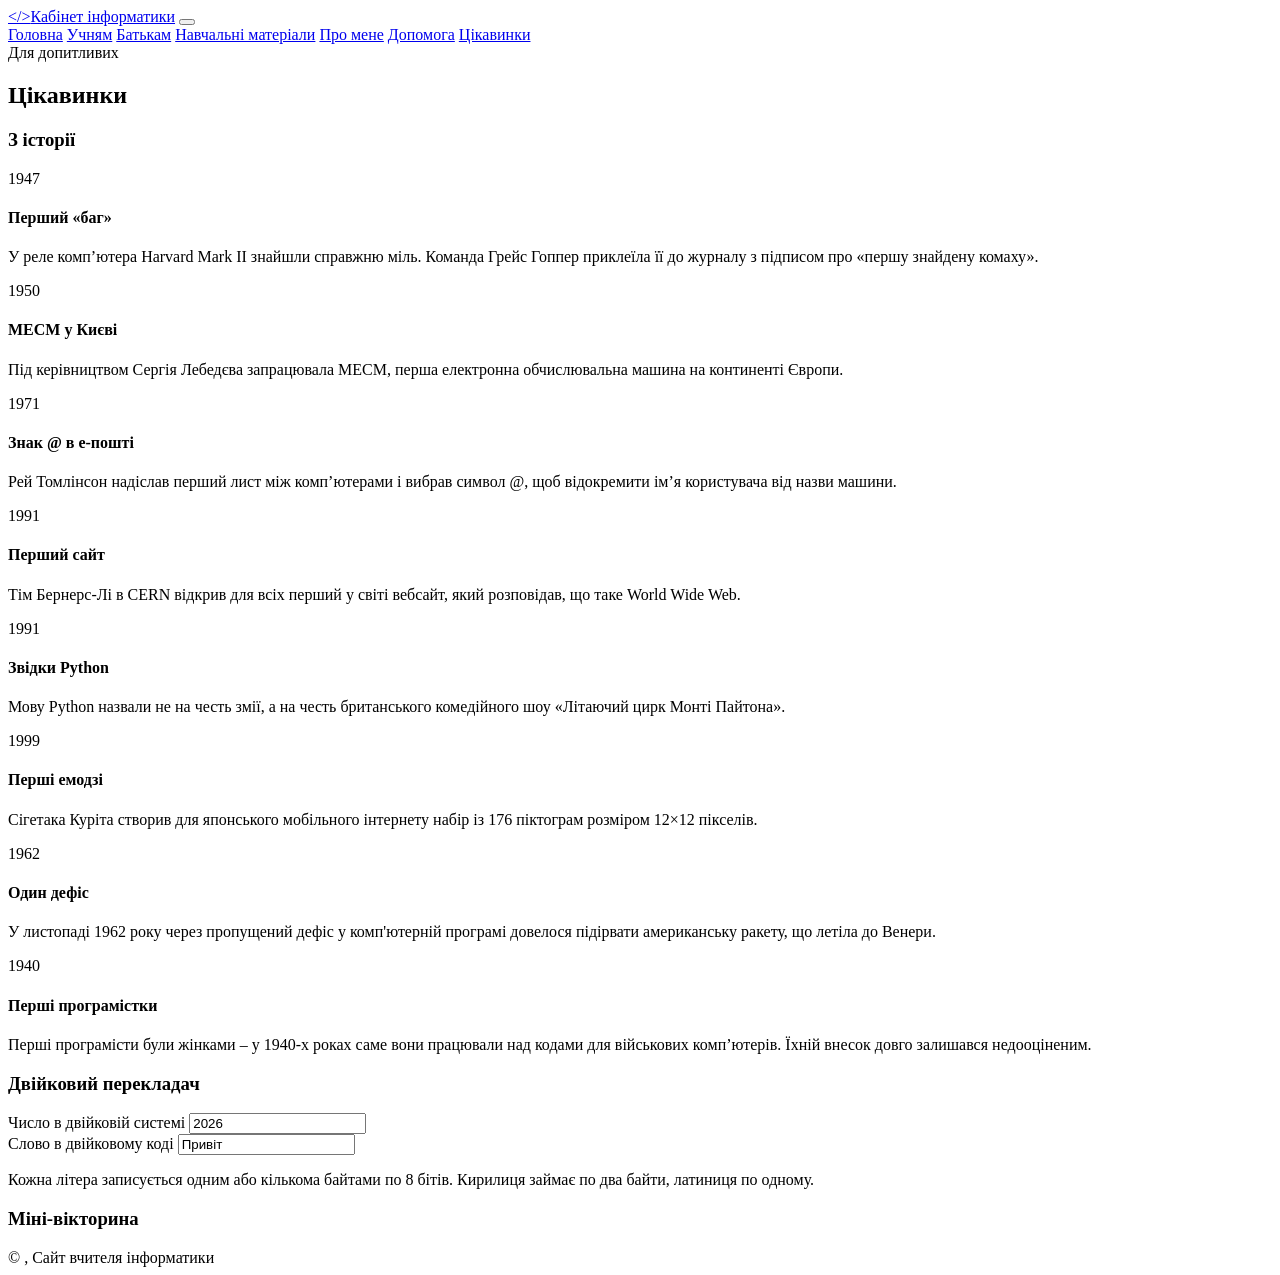
==== fun.html @ 13287d4b "Add site files" ====
<!doctype html>
<html lang="uk">
<head>
  <meta charset="utf-8">
  <meta name="viewport" content="width=device-width, initial-scale=1">
  <title>Цікавинки — Кабінет інформатики</title>
  <link rel="preconnect" href="https://fonts.googleapis.com">
  <link rel="preconnect" href="https://fonts.gstatic.com" crossorigin>
  <link rel="stylesheet" href="https://fonts.googleapis.com/css2?family=Unbounded:wght@500;600&family=Onest:wght@400;500;600&family=JetBrains+Mono:wght@400;500&display=swap">
  <link rel="stylesheet" href="style.css">
</head>
<body>
<header class="top">
  <div class="wrap bar">
    <a class="brand" href="index.html"><span class="mark" aria-hidden="true">&lt;/&gt;</span><span>Кабінет інформатики</span></a>
    <button class="theme" id="theme" type="button" aria-label="Змінити тему оформлення"></button>
    <nav class="tabs" id="tabs" aria-label="Розділи сайту">
      <a href="index.html">Головна</a>
      <a href="students.html">Учням</a>
      <a href="parents.html">Батькам</a>
      <a href="materials.html">Навчальні матеріали</a>
      <a href="about.html">Про мене</a>
      <a href="help.html">Допомога</a>
      <a href="fun.html" aria-current="page">Цікавинки</a>
    </nav>
  </div>
</header>

<main class="wrap">
  <section id="fun" class="page" aria-labelledby="h-fun">
    <div class="head">
      <span class="eyebrow">Для допитливих</span>
      <h2 id="h-fun">Цікавинки</h2>
    </div>

    <div class="block">
      <h3>З історії</h3>
      <div class="grid">
        <div class="card fact t-sage"><span class="yr">1947</span><h4>Перший «баг»</h4><p>У реле комп’ютера Harvard Mark II знайшли справжню міль. Команда Грейс Гоппер приклеїла її до журналу з підписом про «першу знайдену комаху».</p></div>
        <div class="card fact t-butter"><span class="yr">1950</span><h4>МЕСМ у Києві</h4><p>Під керівництвом Сергія Лебедєва запрацювала МЕСМ, перша електронна обчислювальна машина на континенті Європи.</p></div>
        <div class="card fact t-mint"><span class="yr">1971</span><h4>Знак @ в е-пошті</h4><p>Рей Томлінсон надіслав перший лист між комп’ютерами і вибрав символ @, щоб відокремити ім’я користувача від назви машини.</p></div>
        <div class="card fact t-butter"><span class="yr">1991</span><h4>Перший сайт</h4><p>Тім Бернерс-Лі в CERN відкрив для всіх перший у світі вебсайт, який розповідав, що таке World Wide Web.</p></div>
        <div class="card fact t-sage"><span class="yr">1991</span><h4>Звідки Python</h4><p>Мову Python назвали не на честь змії, а на честь британського комедійного шоу «Літаючий цирк Монті Пайтона».</p></div>
        <div class="card fact t-butter"><span class="yr">1999</span><h4>Перші емодзі</h4><p>Сігетака Куріта створив для японського мобільного інтернету набір із 176 піктограм розміром 12×12 пікселів.</p></div>
        <div class="card fact t-mint"><span class="yr">1962</span><h4>Один дефіс</h4><p>У листопаді 1962 року через пропущений дефіс у комп'ютерній програмі довелося підірвати американську ракету, що летіла до Венери.</p></div>
        <div class="card fact t-butter"><span class="yr">1940</span><h4>Перші програмістки</h4><p>Перші програмісти були жінками – у 1940-х роках саме вони працювали над кодами для військових комп’ютерів. Їхній внесок довго залишався недооціненим.</p></div>
      </div>
    </div>

    <div class="split">
      <div class="col block">
        <h3>Двійковий перекладач</h3>
        <div class="card tool-box">
          <label for="num">Число в двійковій системі</label>
          <input class="inp" id="num" type="text" inputmode="numeric" value="2026" autocomplete="off">
          <div class="out" id="numOut" aria-live="polite"></div>
          <label for="txt">Слово в двійковому коді</label>
          <input class="inp" id="txt" type="text" value="Привіт" autocomplete="off">
          <div class="out" id="txtOut" aria-live="polite"></div>
          <p class="note">Кожна літера записується одним або кількома байтами по 8 бітів. Кирилиця займає по два байти, латиниця по одному.</p>
        </div>
      </div>
      <div class="col block">
        <h3>Міні-вікторина</h3>
        <div class="quiz" id="quiz"></div>
        <p class="score" id="score" aria-live="polite"></p>
      </div>
    </div>
  </section>
</main>

<footer>
  <div class="wrap">
    <span>© <span id="year"></span> <span data-fill="name"></span>, <span data-fill="school"></span></span>
    <span>Сайт вчителя інформатики</span>
  </div>
</footer>

<script src="script.js"></script>
</body>
</html>
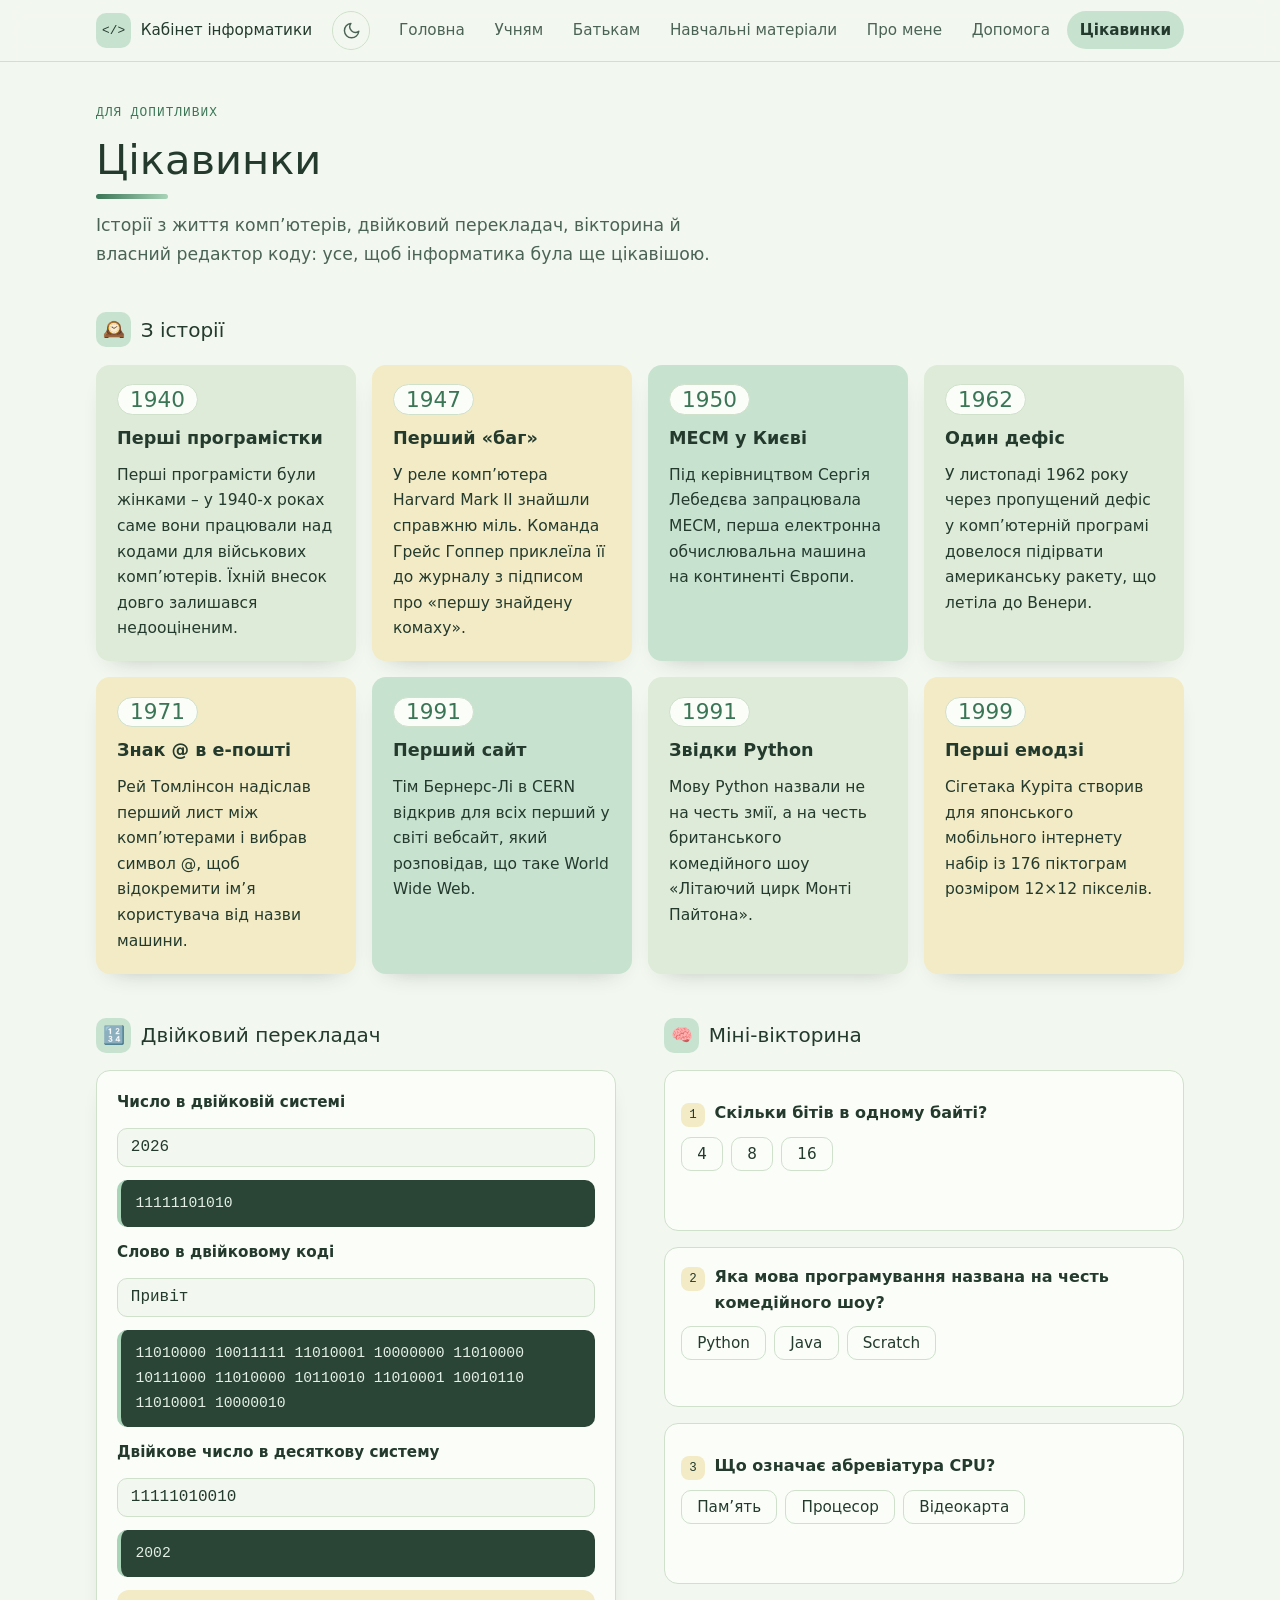
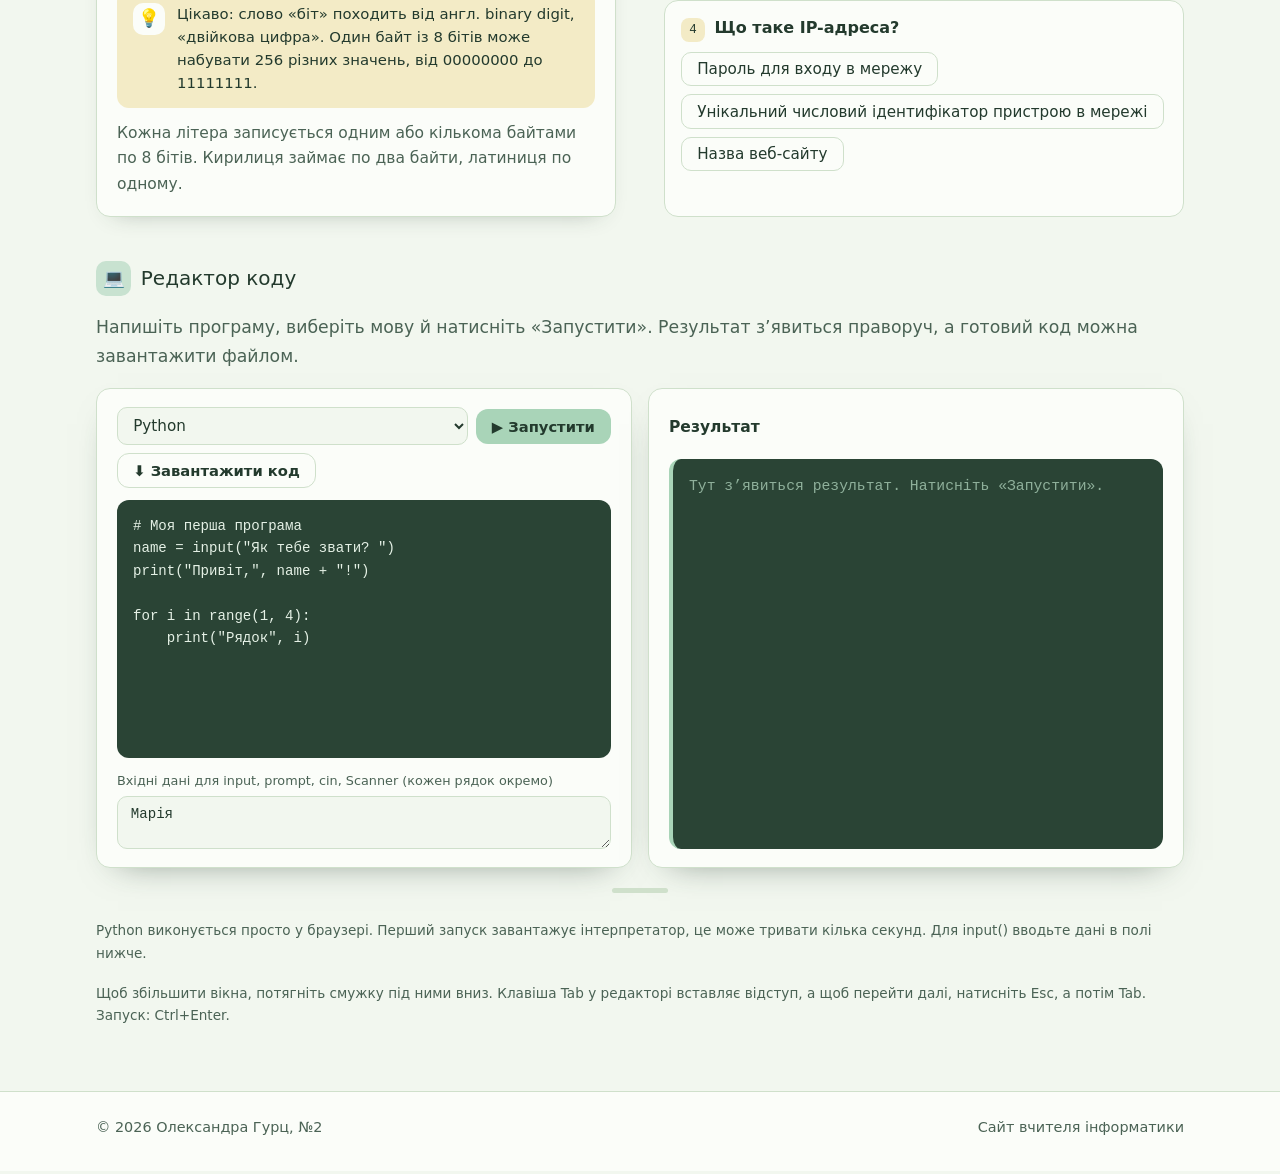
==== commit f04c2d6e: "Оновлено матеріали та сторінки" ====
--- a/fun.html
+++ b/fun.html
@@ -8,6 +8,30 @@
   <link rel="preconnect" href="https://fonts.gstatic.com" crossorigin>
   <link rel="stylesheet" href="https://fonts.googleapis.com/css2?family=Unbounded:wght@500;600&family=Onest:wght@400;500;600&family=JetBrains+Mono:wght@400;500&display=swap">
   <link rel="stylesheet" href="style.css">
+  <style>
+    /* Редактор коду: стилі лише для цієї сторінки, кольори беруться зі змінних теми */
+    .sr { position: absolute; width: 1px; height: 1px; overflow: hidden; clip: rect(0 0 0 0); white-space: nowrap; }
+    .play { display: grid; gap: 1rem; grid-template-columns: repeat(2, minmax(0, 1fr)); grid-auto-rows: var(--play-h, 30rem); }
+    .play-grip { height: 1.4rem; margin-top: -0.4rem; display: grid; place-items: center; cursor: ns-resize; touch-action: none; border-radius: 8px; }
+    .play-grip::before { content: ""; width: 3.5rem; height: 0.3rem; border-radius: 999px; background: var(--line); }
+    .play-grip:hover::before, .play-grip:focus-visible::before { background: var(--accent); }
+    @media (max-width: 800px) { .play { grid-template-columns: minmax(0, 1fr); } }
+    .play-pane { gap: 0.75rem; min-height: 0; }
+    .play-bar { display: flex; flex-wrap: wrap; align-items: center; gap: 0.5rem; min-height: 2.5rem; }
+    .play-bar .btn { padding: 0.5rem 0.95rem; font-size: 0.92rem; }
+    .play-title { font: 600 0.97rem var(--f-body); }
+    .play-status { margin-left: auto; font: 500 0.8rem var(--f-mono); color: var(--ink-2); }
+    .sel { flex: 1 1 9rem; min-width: 0; font: 500 0.95rem var(--f-body); color: var(--ink); background: var(--bg); border: 1px solid var(--line); border-radius: 10px; padding: 0.5rem 0.7rem; cursor: pointer; }
+    .editor { flex: 1 1 auto; width: 100%; min-height: 0; resize: none; font: 400 0.88rem/1.6 var(--f-mono); tab-size: 4; white-space: pre; overflow: auto; background: var(--code-bg); color: var(--code-ink); border: 0; border-radius: 12px; padding: 0.9rem 1rem; }
+    .play-in { display: flex; flex-direction: column; gap: 0.3rem; }
+    .play-in label { font-size: 0.8rem; color: var(--ink-2); }
+    .play-in .inp { resize: vertical; font-size: 0.88rem; }
+    .play-out { flex: 1 1 auto; margin: 0; min-height: 0; white-space: pre-wrap; overflow: auto; border-radius: 12px; padding: 0.9rem 1rem; }
+    .play-out .err { color: #F2A38F; }
+    .play-out .dim { color: var(--code-dim); }
+    .play-frame { flex: 1 1 auto; width: 100%; min-height: 0; border: 0; border-radius: 12px; background: #fff; }
+    .editor:focus-visible, .sel:focus-visible, .play-in .inp:focus-visible { outline: 3px solid var(--accent); outline-offset: 2px; }
+  </style>
 </head>
 <body>
 <header class="top">
@@ -31,25 +55,26 @@
     <div class="head">
       <span class="eyebrow">Для допитливих</span>
       <h2 id="h-fun">Цікавинки</h2>
+      <p class="lead">Історії з життя комп’ютерів, двійковий перекладач, вікторина й власний редактор коду: усе, щоб інформатика була ще цікавішою.</p>
     </div>
 
     <div class="block">
-      <h3>З історії</h3>
+      <h3><span class="ico" aria-hidden="true">🕰️</span>З історії</h3>
       <div class="grid">
-        <div class="card fact t-sage"><span class="yr">1947</span><h4>Перший «баг»</h4><p>У реле комп’ютера Harvard Mark II знайшли справжню міль. Команда Грейс Гоппер приклеїла її до журналу з підписом про «першу знайдену комаху».</p></div>
-        <div class="card fact t-butter"><span class="yr">1950</span><h4>МЕСМ у Києві</h4><p>Під керівництвом Сергія Лебедєва запрацювала МЕСМ, перша електронна обчислювальна машина на континенті Європи.</p></div>
-        <div class="card fact t-mint"><span class="yr">1971</span><h4>Знак @ в е-пошті</h4><p>Рей Томлінсон надіслав перший лист між комп’ютерами і вибрав символ @, щоб відокремити ім’я користувача від назви машини.</p></div>
-        <div class="card fact t-butter"><span class="yr">1991</span><h4>Перший сайт</h4><p>Тім Бернерс-Лі в CERN відкрив для всіх перший у світі вебсайт, який розповідав, що таке World Wide Web.</p></div>
+        <div class="card fact t-sage"><span class="yr">1940</span><h4>Перші програмістки</h4><p>Перші програмісти були жінками – у 1940-х роках саме вони працювали над кодами для військових комп’ютерів. Їхній внесок довго залишався недооціненим.</p></div>
+        <div class="card fact t-butter"><span class="yr">1947</span><h4>Перший «баг»</h4><p>У реле комп’ютера Harvard Mark II знайшли справжню міль. Команда Грейс Гоппер приклеїла її до журналу з підписом про «першу знайдену комаху».</p></div>
+        <div class="card fact t-mint"><span class="yr">1950</span><h4>МЕСМ у Києві</h4><p>Під керівництвом Сергія Лебедєва запрацювала МЕСМ, перша електронна обчислювальна машина на континенті Європи.</p></div>
+        <div class="card fact t-sage"><span class="yr">1962</span><h4>Один дефіс</h4><p>У листопаді 1962 року через пропущений дефіс у комп’ютерній програмі довелося підірвати американську ракету, що летіла до Венери.</p></div>
+        <div class="card fact t-butter"><span class="yr">1971</span><h4>Знак @ в е-пошті</h4><p>Рей Томлінсон надіслав перший лист між комп’ютерами і вибрав символ @, щоб відокремити ім’я користувача від назви машини.</p></div>
+        <div class="card fact t-mint"><span class="yr">1991</span><h4>Перший сайт</h4><p>Тім Бернерс-Лі в CERN відкрив для всіх перший у світі вебсайт, який розповідав, що таке World Wide Web.</p></div>
         <div class="card fact t-sage"><span class="yr">1991</span><h4>Звідки Python</h4><p>Мову Python назвали не на честь змії, а на честь британського комедійного шоу «Літаючий цирк Монті Пайтона».</p></div>
         <div class="card fact t-butter"><span class="yr">1999</span><h4>Перші емодзі</h4><p>Сігетака Куріта створив для японського мобільного інтернету набір із 176 піктограм розміром 12×12 пікселів.</p></div>
-        <div class="card fact t-mint"><span class="yr">1962</span><h4>Один дефіс</h4><p>У листопаді 1962 року через пропущений дефіс у комп'ютерній програмі довелося підірвати американську ракету, що летіла до Венери.</p></div>
-        <div class="card fact t-butter"><span class="yr">1940</span><h4>Перші програмістки</h4><p>Перші програмісти були жінками – у 1940-х роках саме вони працювали над кодами для військових комп’ютерів. Їхній внесок довго залишався недооціненим.</p></div>
       </div>
     </div>
 
     <div class="split">
       <div class="col block">
-        <h3>Двійковий перекладач</h3>
+        <h3><span class="ico" aria-hidden="true">🔢</span>Двійковий перекладач</h3>
         <div class="card tool-box">
           <label for="num">Число в двійковій системі</label>
           <input class="inp" id="num" type="text" inputmode="numeric" value="2026" autocomplete="off">
@@ -57,14 +82,50 @@
           <label for="txt">Слово в двійковому коді</label>
           <input class="inp" id="txt" type="text" value="Привіт" autocomplete="off">
           <div class="out" id="txtOut" aria-live="polite"></div>
+          <label for="bin">Двійкове число в десяткову систему</label>
+          <input class="inp" id="bin" type="text" inputmode="numeric" value="11111010010" autocomplete="off">
+          <div class="out" id="binOut" aria-live="polite"></div>
+          <div class="funfact"><span class="ico" aria-hidden="true">💡</span><span>Цікаво: слово «біт» походить від англ. binary digit, «двійкова цифра». Один байт із 8 бітів може набувати 256 різних значень, від 00000000 до 11111111.</span></div>
           <p class="note">Кожна літера записується одним або кількома байтами по 8 бітів. Кирилиця займає по два байти, латиниця по одному.</p>
         </div>
       </div>
       <div class="col block">
-        <h3>Міні-вікторина</h3>
+        <h3><span class="ico" aria-hidden="true">🧠</span>Міні-вікторина</h3>
         <div class="quiz" id="quiz"></div>
         <p class="score" id="score" aria-live="polite"></p>
       </div>
+    </div>
+
+    <div class="block" id="play">
+      <h3><span class="ico" aria-hidden="true">💻</span>Редактор коду</h3>
+      <p class="lead">Напишіть програму, виберіть мову й натисніть «Запустити». Результат з’явиться праворуч, а готовий код можна завантажити файлом.</p>
+      <div class="play" id="playBox">
+        <div class="card play-pane">
+          <div class="play-bar">
+            <label class="sr" for="lang">Мова програмування</label>
+            <select class="sel" id="lang"></select>
+            <button class="btn fill" id="run" type="button">▶ Запустити</button>
+            <button class="btn line" id="dl" type="button">⬇ Завантажити код</button>
+          </div>
+          <label class="sr" for="code">Код програми</label>
+          <textarea class="editor" id="code" spellcheck="false" autocomplete="off" autocapitalize="off" wrap="off"></textarea>
+          <div class="play-in" id="stdinBox">
+            <label for="stdin">Вхідні дані для input, prompt, cin, Scanner (кожен рядок окремо)</label>
+            <textarea class="inp" id="stdin" rows="2" spellcheck="false" autocomplete="off"></textarea>
+          </div>
+        </div>
+        <div class="card play-pane">
+          <div class="play-bar">
+            <span class="play-title">Результат</span>
+            <span class="play-status" id="status" aria-live="polite"></span>
+          </div>
+          <pre class="out play-out" id="result" aria-live="polite"></pre>
+          <iframe class="play-frame" id="preview" title="Результат: веб-сторінка" sandbox="allow-scripts" hidden></iframe>
+        </div>
+      </div>
+      <div class="play-grip" id="grip" role="separator" aria-orientation="horizontal" aria-label="Висота вікон: потягніть вниз або натискайте стрілки вгору й вниз" title="Потягніть вниз, щоб збільшити вікна" tabindex="0"></div>
+      <p class="note" id="playNote"></p>
+      <p class="note">Щоб збільшити вікна, потягніть смужку під ними вниз. Клавіша Tab у редакторі вставляє відступ, а щоб перейти далі, натисніть Esc, а потім Tab. Запуск: Ctrl+Enter.</p>
     </div>
   </section>
 </main>
@@ -77,5 +138,417 @@
 </footer>
 
 <script src="script.js"></script>
+<script>
+(function () {
+  const sel = document.getElementById('lang');
+  if (!sel) return;
+  const byId = id => document.getElementById(id);
+  const codeEl = byId('code'), stdinEl = byId('stdin'), stdinBox = byId('stdinBox');
+  const runBtn = byId('run'), dlBtn = byId('dl'), resEl = byId('result');
+  const frame = byId('preview'), statusEl = byId('status'), noteEl = byId('playNote');
+
+  /* Сервіс, який виконує Java, C++, C#, C, TypeScript, PHP і Go. Якщо матимете власний сервер Judge0, змініть адресу тут. */
+  const JUDGE0 = 'https://ce.judge0.com';
+
+  const NOTE_REMOTE = 'Цю мову виконує безкоштовний онлайн-сервіс Judge0, тому потрібен інтернет, а під час великого навантаження запуск може бути повільним. Кирилиця у виводі може відображатися некоректно.';
+
+  /* 10 мов: назва, ім’я файла для завантаження, спосіб запуску, стартовий код */
+  const LANGS = [
+    { id: 'py', name: 'Python', file: 'main.py', kind: 'py', stdin: 'Марія',
+      note: 'Python виконується просто у браузері. Перший запуск завантажує інтерпретатор, це може тривати кілька секунд. Для input() вводьте дані в полі нижче.',
+      code: `# Моя перша програма
+name = input("Як тебе звати? ")
+print("Привіт,", name + "!")
+
+for i in range(1, 4):
+    print("Рядок", i)
+` },
+    { id: 'js', name: 'JavaScript', file: 'script.js', kind: 'js', stdin: 'Марія',
+      note: 'JavaScript виконується просто у браузері. Для введення даних використовуйте prompt(), а виводити можна через console.log().',
+      code: `// Моя перша програма
+const name = prompt("Як тебе звати?");
+console.log("Привіт, " + name + "!");
+
+for (let i = 1; i <= 3; i++) {
+  console.log("Рядок " + i);
+}
+` },
+    { id: 'html', name: 'HTML + CSS', file: 'index.html', kind: 'html',
+      note: 'Сторінку видно праворуч одразу після натискання «Запустити». Стилі пишіть у тегу style, а скрипти в тегу script.',
+      code: `<!DOCTYPE html>
+<html lang="uk">
+<head>
+  <meta charset="utf-8">
+  <title>Моя сторінка</title>
+  <style>
+    body { font-family: sans-serif; background: #f2f7ef; text-align: center; padding: 2rem; }
+    h1 { color: #3a7556; }
+  </style>
+</head>
+<body>
+  <h1>Привіт, світе!</h1>
+  <p>Це моя перша веб-сторінка.</p>
+</body>
+</html>
+` },
+    { id: 'java', name: 'Java', file: 'Main.java', kind: 'remote', j0: 91,
+      note: NOTE_REMOTE + ' Головний клас має називатися Main.',
+      code: `public class Main {
+    public static void main(String[] args) {
+        System.out.println("Hello, world!");
+        int sum = 0;
+        for (int i = 1; i <= 5; i++) {
+            sum += i;
+        }
+        System.out.println("Sum 1..5 = " + sum);
+    }
+}
+` },
+    { id: 'cpp', name: 'C++', file: 'main.cpp', kind: 'remote', j0: 105, note: NOTE_REMOTE,
+      code: `#include <iostream>
+using namespace std;
+
+int main() {
+    cout << "Hello, world!" << endl;
+    int sum = 0;
+    for (int i = 1; i <= 5; i++) sum += i;
+    cout << "Sum 1..5 = " << sum << endl;
+    return 0;
+}
+` },
+    { id: 'cs', name: 'C#', file: 'Program.cs', kind: 'remote', j0: 51, note: NOTE_REMOTE,
+      code: `using System;
+
+class Program {
+    static void Main() {
+        Console.WriteLine("Hello, world!");
+        int sum = 0;
+        for (int i = 1; i <= 5; i++) sum += i;
+        Console.WriteLine("Sum 1..5 = " + sum);
+    }
+}
+` },
+    { id: 'c', name: 'C', file: 'main.c', kind: 'remote', j0: 103, note: NOTE_REMOTE,
+      code: `#include <stdio.h>
+
+int main() {
+    printf("Hello, world!\\n");
+    int sum = 0;
+    for (int i = 1; i <= 5; i++) sum += i;
+    printf("Sum 1..5 = %d\\n", sum);
+    return 0;
+}
+` },
+    { id: 'ts', name: 'TypeScript', file: 'script.ts', kind: 'remote', j0: 101, note: NOTE_REMOTE,
+      code: `function sum(n: number): number {
+  let s = 0;
+  for (let i = 1; i <= n; i++) s += i;
+  return s;
+}
+
+console.log("Hello, world!");
+console.log("Sum 1..5 = " + sum(5));
+` },
+    { id: 'php', name: 'PHP', file: 'index.php', kind: 'remote', j0: 98, note: NOTE_REMOTE,
+      code: `<?php
+echo "Hello, world!\\n";
+$sum = 0;
+for ($i = 1; $i <= 5; $i++) {
+    $sum += $i;
+}
+echo "Sum 1..5 = " . $sum . "\\n";
+` },
+    { id: 'go', name: 'Go', file: 'main.go', kind: 'remote', j0: 107, note: NOTE_REMOTE,
+      code: `package main
+
+import "fmt"
+
+func main() {
+    fmt.Println("Hello, world!")
+    sum := 0
+    for i := 1; i <= 5; i++ {
+        sum += i
+    }
+    fmt.Println("Sum 1..5 =", sum)
+}
+` }
+  ];
+
+  /* Фонові потоки: JavaScript і Python запускаються окремо, щоб нескінченний цикл не «підвісив» сторінку */
+  function jsWorkerMain() {
+    const st = self.setTimeout, ct = self.clearTimeout;
+    const act = new Set();
+    let lines = [], pos = 0;
+    const send = (kind, text) => self.postMessage({ t: 'out', kind: kind, text: text });
+    const fmt = args => args.map(v => {
+      if (typeof v === 'string') return v;
+      if (v instanceof Error) return v.name + ': ' + v.message;
+      try { return typeof v === 'object' && v !== null ? JSON.stringify(v) : String(v); } catch (_) { return String(v); }
+    }).join(' ');
+    const report = err => send('e', (err && err.name ? err.name + ': ' : '') + (err && err.message ? err.message : String(err)) + '\n');
+    const check = () => st(() => { if (act.size === 0) self.postMessage({ t: 'done' }); }, 0);
+    self.console = {
+      log: (...a) => send('o', fmt(a) + '\n'), info: (...a) => send('o', fmt(a) + '\n'), debug: (...a) => send('o', fmt(a) + '\n'),
+      warn: (...a) => send('e', fmt(a) + '\n'), error: (...a) => send('e', fmt(a) + '\n')
+    };
+    self.prompt = () => (pos < lines.length ? lines[pos++] : null);
+    self.alert = m => send('o', String(m) + '\n');
+    self.setTimeout = (fn, ms, ...args) => {
+      const id = st(() => { act.delete(id); try { if (typeof fn === 'function') fn(...args); } catch (err) { report(err); } check(); }, ms);
+      act.add(id);
+      return id;
+    };
+    self.clearTimeout = id => { act.delete(id); ct(id); };
+    self.onunhandledrejection = ev => { report(ev.reason); };
+    self.onmessage = e => {
+      lines = String(e.data.input || '').split(/\r?\n/);
+      if (lines.length && lines[lines.length - 1] === '') lines.pop();
+      pos = 0;
+      try { (0, eval)(e.data.code); } catch (err) { report(err); }
+      check();
+    };
+  }
+
+  function pyWorkerMain() {
+    let py = null;
+    const send = (kind, text) => self.postMessage({ t: 'out', kind: kind, text: text });
+    self.onmessage = async e => {
+      const lines = String(e.data.input || '').split(/\r?\n/);
+      if (lines.length && lines[lines.length - 1] === '') lines.pop();
+      let pos = 0;
+      try {
+        if (!py) {
+          self.postMessage({ t: 'status', text: 'Завантажую Python…' });
+          importScripts('https://cdn.jsdelivr.net/pyodide/v0.26.4/full/pyodide.js');
+          py = await loadPyodide();
+        }
+        py.setStdin({ stdin: () => (pos < lines.length ? lines[pos++] : undefined) });
+        py.setStdout({ batched: s => send('o', s + '\n') });
+        py.setStderr({ batched: s => send('e', s + '\n') });
+        self.postMessage({ t: 'started' });
+        const g = py.runPython("{'__name__': '__main__'}");
+        try { await py.runPythonAsync(e.data.code, { globals: g }); } finally { g.destroy(); }
+      } catch (err) {
+        let m = String(err && err.message ? err.message : err);
+        if (!py) {
+          m = 'Не вдалося завантажити Python. Потрібне підключення до інтернету.';
+        } else {
+          m = m.replace(/^PythonError: /, '');
+          const k = m.search(/\n *File "<exec>"/);
+          if (k >= 0) m = 'Traceback (most recent call last):' + m.slice(k);
+        }
+        send('e', m.trim() + '\n');
+      }
+      self.postMessage({ t: 'done' });
+    };
+  }
+
+  const workerSrc = fn => '(' + fn.toString() + ')()';
+  let pyWorker = null;
+  let busy = false, hadErr = false;
+  const state = {};
+  LANGS.forEach(l => { state[l.id] = { code: l.code, stdin: l.stdin || '' }; });
+  let curId = LANGS[0].id;
+  const cur = () => LANGS.find(l => l.id === curId);
+  sel.innerHTML = LANGS.map(l => '<option value="' + l.id + '">' + l.name + '</option>').join('');
+
+  function print(text, cls) {
+    const s = document.createElement('span');
+    if (cls) s.className = cls;
+    if (cls === 'err') hadErr = true;
+    s.textContent = text;
+    resEl.append(s);
+    resEl.scrollTop = resEl.scrollHeight;
+  }
+  function resetOutput() {
+    hadErr = false;
+    resEl.textContent = '';
+    print('Тут з’явиться результат. Натисніть «Запустити».', 'dim');
+    hadErr = false;
+    frame.hidden = true;
+    frame.removeAttribute('srcdoc');
+    resEl.hidden = false;
+    statusEl.textContent = '';
+  }
+  function save() { state[curId] = { code: codeEl.value, stdin: stdinEl.value }; }
+  function load() {
+    const l = cur();
+    codeEl.value = state[l.id].code;
+    stdinEl.value = state[l.id].stdin;
+    stdinBox.hidden = l.kind === 'html';
+    noteEl.textContent = l.note;
+    resetOutput();
+  }
+
+  /* Запуск JavaScript або Python у фоновому потоці */
+  function runLocal(kind, src, input) {
+    return new Promise(resolve => {
+      let w = kind === 'py' ? pyWorker : null;
+      if (!w) {
+        w = new Worker(URL.createObjectURL(new Blob([workerSrc(kind === 'py' ? pyWorkerMain : jsWorkerMain)], { type: 'text/javascript' })));
+        if (kind === 'py') pyWorker = w;
+      }
+      let timer = null, finished = false;
+      const finish = msg => {
+        if (finished) return;
+        finished = true;
+        clearTimeout(timer);
+        w.onmessage = null;
+        w.onerror = null;
+        if (msg) print(msg, 'err');
+        if (kind !== 'py' || msg) {
+          w.terminate();
+          if (kind === 'py') pyWorker = null;
+        }
+        resolve();
+      };
+      const arm = ms => {
+        clearTimeout(timer);
+        timer = setTimeout(() => finish('\nЧас виконання вийшов (' + ms / 1000 + ' с). Перевірте, чи немає нескінченного циклу.\n'), ms);
+      };
+      w.onmessage = e => {
+        const d = e.data;
+        if (d.t === 'out') print(d.text, d.kind === 'e' ? 'err' : '');
+        else if (d.t === 'status') statusEl.textContent = d.text;
+        else if (d.t === 'started') { statusEl.textContent = 'Виконується…'; arm(10000); }
+        else if (d.t === 'done') finish();
+      };
+      w.onerror = ev => finish('Помилка: ' + (ev.message || 'не вдалося запустити код') + '\n');
+      if (kind === 'js') arm(5000);
+      w.postMessage({ code: src, input: input });
+    });
+  }
+
+  /* Запуск мов, яких браузер сам не виконує, через онлайн-сервіс Judge0 */
+  const b64e = s => { let bin = ''; new TextEncoder().encode(s).forEach(c => { bin += String.fromCharCode(c); }); return btoa(bin); };
+  const b64d = s => (s ? new TextDecoder().decode(Uint8Array.from(atob(String(s).replace(/\s/g, '')), c => c.charCodeAt(0))) : '');
+  const sleep = ms => new Promise(r => setTimeout(r, ms));
+  const STATUS = { 3: 'Готово', 5: 'Перевищено ліміт часу', 6: 'Помилка компіляції', 13: 'Збій сервісу', 14: 'Помилка запуску' };
+
+  async function runRemote(lang, src, input) {
+    const base = JUDGE0 + '/submissions';
+    const r = await fetch(base + '?base64_encoded=true&wait=false', {
+      method: 'POST',
+      headers: { 'Content-Type': 'application/json' },
+      body: JSON.stringify({ source_code: b64e(src), language_id: lang.j0, stdin: b64e(input || '') })
+    });
+    if (r.status === 429) throw new Error('Сервіс запуску зараз перевантажений. Спробуйте ще раз за хвилину.');
+    if (!r.ok) throw new Error('Сервіс запуску відповів помилкою (' + r.status + '). Спробуйте пізніше.');
+    const token = (await r.json()).token;
+    let d = null;
+    for (let i = 0; i < 25; i++) {
+      await sleep(i < 3 ? 700 : 1200);
+      const g = await fetch(base + '/' + token + '?base64_encoded=true&fields=stdout,stderr,compile_output,message,status,time');
+      if (!g.ok) throw new Error('Не вдалося отримати результат (' + g.status + ').');
+      d = await g.json();
+      if (d.status && d.status.id > 2) break;
+      d = null;
+    }
+    if (!d) throw new Error('Сервіс запуску не встиг відповісти. Спробуйте ще раз.');
+    const out = b64d(d.stdout), err = b64d(d.stderr), comp = b64d(d.compile_output), msg = b64d(d.message);
+    if (comp) print(comp.endsWith('\n') ? comp : comp + '\n', 'err');
+    if (out) print(out);
+    if (err) print(err.endsWith('\n') ? err : err + '\n', 'err');
+    if (msg) print(msg + '\n', 'err');
+    const id = d.status.id;
+    const label = STATUS[id] || (id >= 7 && id <= 12 ? 'Помилка виконання' : d.status.description);
+    if (id !== 3) hadErr = true;
+    return label + (d.time ? ' · ' + d.time + ' с' : '');
+  }
+
+  async function run() {
+    if (busy) return;
+    busy = true;
+    runBtn.disabled = true;
+    sel.disabled = true;
+    save();
+    const l = cur();
+    resEl.textContent = '';
+    hadErr = false;
+    try {
+      if (l.kind === 'html') {
+        resEl.hidden = true;
+        frame.hidden = false;
+        frame.srcdoc = codeEl.value;
+        statusEl.textContent = 'Готово';
+      } else {
+        frame.hidden = true;
+        resEl.hidden = false;
+        statusEl.textContent = 'Виконується…';
+        const label = l.kind === 'remote' ? await runRemote(l, codeEl.value, stdinEl.value) : await runLocal(l.kind, codeEl.value, stdinEl.value);
+        if (!resEl.textContent) print('(програма нічого не вивела)', 'dim');
+        statusEl.textContent = label || (hadErr ? 'Завершено з помилкою' : 'Готово');
+      }
+    } catch (e) {
+      const net = e instanceof TypeError;
+      print(net ? 'Не вдалося зв’язатися із сервісом запуску коду. Перевірте інтернет і спробуйте ще раз.\n' : (e.message || String(e)) + '\n', 'err');
+      statusEl.textContent = 'Помилка';
+    }
+    busy = false;
+    runBtn.disabled = false;
+    sel.disabled = false;
+  }
+
+  /* Завантаження коду файлом */
+  function download() {
+    const l = cur();
+    let name = l.file;
+    if (l.id === 'java') {
+      const m = /public\s+(?:final\s+)?class\s+(\w+)/.exec(codeEl.value);
+      if (m) name = m[1] + '.java';
+    }
+    const url = URL.createObjectURL(new Blob([codeEl.value], { type: 'text/plain;charset=utf-8' }));
+    const a = document.createElement('a');
+    a.href = url;
+    a.download = name;
+    document.body.append(a);
+    a.click();
+    a.remove();
+    setTimeout(() => URL.revokeObjectURL(url), 1000);
+  }
+
+  /* Tab вставляє відступ, Esc + Tab виходить із поля, Ctrl+Enter запускає */
+  let escaped = false;
+  codeEl.addEventListener('keydown', e => {
+    if (e.key === 'Escape') { escaped = true; return; }
+    if (e.key === 'Tab' && !e.shiftKey && !escaped) {
+      e.preventDefault();
+      codeEl.setRangeText('    ', codeEl.selectionStart, codeEl.selectionEnd, 'end');
+    } else if (e.key !== 'Tab') {
+      escaped = false;
+    }
+    if (e.key === 'Enter' && (e.ctrlKey || e.metaKey)) { e.preventDefault(); run(); }
+  });
+  codeEl.addEventListener('blur', () => { escaped = false; });
+
+  /* Зміна висоти обох вікон: тягнемо смужку під ними або тиснемо стрілки */
+  const grip = byId('grip'), box = byId('playBox');
+  if (grip && box) {
+    let dragging = false, startY = 0, startH = 0;
+    const setH = px => box.style.setProperty('--play-h', Math.max(256, Math.min(px, 2400)) + 'px');
+    const curH = () => box.firstElementChild.getBoundingClientRect().height;
+    grip.addEventListener('pointerdown', e => {
+      dragging = true;
+      startY = e.clientY;
+      startH = curH();
+      grip.setPointerCapture(e.pointerId);
+      e.preventDefault();
+    });
+    grip.addEventListener('pointermove', e => { if (dragging) setH(startH + e.clientY - startY); });
+    const stop = () => { dragging = false; };
+    grip.addEventListener('pointerup', stop);
+    grip.addEventListener('pointercancel', stop);
+    grip.addEventListener('keydown', e => {
+      if (e.key === 'ArrowDown') { e.preventDefault(); setH(curH() + 40); }
+      if (e.key === 'ArrowUp') { e.preventDefault(); setH(curH() - 40); }
+    });
+  }
+
+  sel.addEventListener('change', () => { save(); curId = sel.value; load(); });
+  runBtn.addEventListener('click', run);
+  dlBtn.addEventListener('click', download);
+  load();
+})();
+</script>
 </body>
 </html>
--- a/style.css
+++ b/style.css
@@ -0,0 +1,323 @@
+:root {
+  --bg: #F2F7EF;
+  --surface: #FBFDF9;
+  --sage: #DDEBD8;
+  --mint: #C8E2D0;
+  --butter: #F3EBC6;
+  --ink: #233A2D;
+  --ink-2: #4B6355;
+  --line: #CFE0CB;
+  --accent: #3A7556;
+  --accent-fill: #A9D4B8;
+  --code-bg: #2A4435;
+  --code-ink: #E4F0E5;
+  --code-dim: #8FB09B;
+  --code-str: #F3EBC6;
+  --code-kw: #A9D4B8;
+  --ok: #3A7556;
+  --bad: #A5543F;
+  --f-display: 'Unbounded', 'Onest', system-ui, sans-serif;
+  --f-body: 'Onest', system-ui, -apple-system, 'Segoe UI', sans-serif;
+  --f-mono: 'JetBrains Mono', ui-monospace, 'SF Mono', Menlo, monospace;
+}
+
+@media (prefers-color-scheme: dark) {
+  :root:not([data-theme="light"]) {
+    --bg: #16231B; --surface: #1E2E24; --sage: #27392D; --mint: #2F4A3A; --butter: #3A3A24;
+    --ink: #E4F0E5; --ink-2: #A7BFAE; --line: #2F4437; --accent: #8FD0A8; --accent-fill: #3E6B52;
+    --code-bg: #0F1913; --code-ink: #E4F0E5; --code-dim: #7E9A88; --ok: #8FD0A8; --bad: #E19B85;
+    color-scheme: dark;
+  }
+}
+
+:root[data-theme="dark"] {
+  --bg: #16231B; --surface: #1E2E24; --sage: #27392D; --mint: #2F4A3A; --butter: #3A3A24;
+  --ink: #E4F0E5; --ink-2: #A7BFAE; --line: #2F4437; --accent: #8FD0A8; --accent-fill: #3E6B52;
+  --code-bg: #0F1913; --code-ink: #E4F0E5; --code-dim: #7E9A88; --ok: #8FD0A8; --bad: #E19B85;
+  color-scheme: dark;
+}
+
+* { box-sizing: border-box; }
+body { margin: 0; background: var(--bg); color: var(--ink); font: 400 16px/1.65 var(--f-body); }
+img { max-width: 100%; }
+[hidden] { display: none !important; }
+
+h1, h2, h3 { font-family: var(--f-display); font-weight: 500; line-height: 1.2; margin: 0; text-wrap: balance; }
+p { margin: 0; }
+a { color: var(--accent); }
+a:focus-visible, button:focus-visible, summary:focus-visible, input:focus-visible {
+  outline: 3px solid var(--accent); outline-offset: 2px; border-radius: 8px;
+}
+.wrap { width: 100%; max-width: 1120px; margin-inline: auto; padding-inline: 16px; }
+.mono { font-family: var(--f-mono); }
+
+/* Шапка */
+.top { position: sticky; top: env(safe-area-inset-top, 0px); z-index: 10; background: var(--bg); border-bottom: 1px solid var(--line); }
+.bar { display: grid; grid-template-columns: auto minmax(0, 1fr) auto; align-items: center; gap: 0.75rem 1.25rem; padding-block: 0.7rem; }
+.brand { display: flex; align-items: center; gap: 0.6rem; text-decoration: none; color: var(--ink); font-family: var(--f-display); font-weight: 500; font-size: 0.95rem; white-space: nowrap; }
+.mark { display: grid; place-items: center; width: 2.2rem; height: 2.2rem; border-radius: 10px; background: var(--mint); font-family: var(--f-mono); font-size: 0.8rem; font-weight: 500; color: var(--ink); }
+.tabs { display: flex; gap: 0.25rem; overflow-x: auto; scrollbar-width: none; min-width: 0; }
+.tabs::-webkit-scrollbar { display: none; }
+.tabs a { white-space: nowrap; text-decoration: none; color: var(--ink-2); padding: 0.4rem 0.8rem; border-radius: 999px; font-size: 0.95rem; font-weight: 500; }
+.tabs a:hover { background: var(--sage); color: var(--ink); }
+.tabs a[aria-current="page"] { background: var(--mint); color: var(--ink); font-weight: 600; }
+.theme { display: grid; place-items: center; width: 2.4rem; height: 2.4rem; padding: 0; color: var(--ink-2); background: transparent; border: 1px solid var(--line); border-radius: 50%; cursor: pointer; }
+.theme svg { width: 1.2rem; height: 1.2rem; fill: none; stroke: currentColor; stroke-width: 1.8; stroke-linecap: round; stroke-linejoin: round; }
+.theme:hover { background: var(--sage); color: var(--ink); }
+
+@media (max-width: 800px) {
+  .bar { grid-template-columns: minmax(0, 1fr) auto; }
+  .tabs { grid-column: 1 / -1; order: 3; margin-inline: -16px; padding-inline: 16px; }
+}
+
+/* Розділи */
+main { padding-block: 2.5rem 4rem; }
+.page { display: flex; flex-direction: column; gap: 2.75rem; }
+.head { display: flex; flex-direction: column; gap: 0.75rem; max-width: 62ch; }
+.eyebrow { font-family: var(--f-mono); font-size: 0.8rem; letter-spacing: 0.08em; text-transform: uppercase; color: var(--accent); }
+.head h2 { font-size: clamp(1.7rem, 4.5vw, 2.6rem); }
+.lead { color: var(--ink-2); font-size: 1.08rem; }
+.block { display: flex; flex-direction: column; gap: 1.1rem; }
+.block > h3 { font-size: 1.15rem; }
+.grid { display: grid; gap: 1rem; grid-template-columns: repeat(auto-fill, minmax(min(100%, 260px), 1fr)); }
+.card { background: var(--surface); border: 1px solid var(--line); border-radius: 14px; padding: 1.15rem 1.25rem; display: flex; flex-direction: column; gap: 0.5rem; min-width: 0; }
+.card h4 { margin: 0; font-size: 1.02rem; font-weight: 600; }
+.card p { color: var(--ink-2); font-size: 0.97rem; }
+.t-sage { background: var(--sage); border-color: transparent; }
+.t-mint { background: var(--mint); border-color: transparent; }
+.t-butter { background: var(--butter); border-color: transparent; }
+.t-sage p, .t-mint p, .t-butter p { color: var(--ink); }
+.split { display: grid; gap: 2.5rem 3rem; grid-template-columns: repeat(auto-fit, minmax(min(100%, 320px), 1fr)); align-items: start; }
+.col { min-width: 0; }
+
+.btn { display: inline-flex; align-items: center; gap: 0.5rem; font: 600 0.97rem var(--f-body); padding: 0.65rem 1.15rem; border-radius: 12px; text-decoration: none; border: 1px solid transparent; cursor: pointer; }
+.btn.fill { background: var(--accent-fill); color: var(--ink); }
+.btn.fill:hover { background: var(--mint); }
+.btn.line { background: transparent; border-color: var(--line); color: var(--ink); }
+.btn.line:hover { background: var(--sage); }
+.row { display: flex; flex-wrap: wrap; gap: 0.75rem; }
+
+.chips { display: flex; flex-wrap: wrap; gap: 0.5rem; }
+.chip { font: 500 0.9rem var(--f-body); color: var(--ink-2); background: transparent; border: 1px solid var(--line); border-radius: 999px; padding: 0.35rem 0.9rem; cursor: pointer; }
+.chip:hover { background: var(--sage); color: var(--ink); }
+.chip[aria-pressed="true"] { background: var(--mint); border-color: transparent; color: var(--ink); font-weight: 600; }
+
+.list { margin: 0; padding: 0; list-style: none; display: flex; flex-direction: column; gap: 0.7rem; }
+.list li { position: relative; padding-left: 1.5rem; }
+.list li::before { content: ""; position: absolute; left: 0; top: 0.62em; width: 0.6rem; height: 0.6rem; border-radius: 3px; background: var(--accent-fill); }
+.list b { font-weight: 600; }
+
+/* Головна */
+.hero { display: grid; gap: 2.5rem; grid-template-columns: repeat(auto-fit, minmax(min(100%, 340px), 1fr)); align-items: center; }
+.hero h1 { font-size: clamp(2rem, 6vw, 3.4rem); }
+.hero .stack { display: flex; flex-direction: column; gap: 1.25rem; min-width: 0; }
+.code { background: var(--code-bg); color: var(--code-ink); border-radius: 16px; padding: 1.1rem 1.3rem 1.3rem; font-family: var(--f-mono); font-size: 0.88rem; line-height: 1.7; min-width: 0; }
+.code .dots { display: flex; gap: 0.4rem; margin-bottom: 0.9rem; }
+.code .dots i { width: 0.65rem; height: 0.65rem; border-radius: 50%; background: var(--code-dim); opacity: 0.6; }
+.code pre { margin: 0; overflow-x: auto; font: inherit; }
+.code .kw { color: var(--code-kw); }
+.code .str { color: var(--code-str); }
+.code .dim { color: var(--code-dim); }
+.qlink { text-decoration: none; color: var(--ink); transition: transform 0.15s ease; }
+.qlink:hover { transform: translateY(-2px); }
+.qlink .path { font-family: var(--f-mono); font-size: 0.78rem; color: var(--ink-2); }
+.news { display: flex; flex-direction: column; }
+.news article { display: grid; grid-template-columns: 8.5rem minmax(0, 1fr); gap: 0.4rem 1.5rem; padding-block: 1rem; border-top: 1px solid var(--line); }
+.news article:last-child { border-bottom: 1px solid var(--line); }
+.news .tag { font-family: var(--f-mono); font-size: 0.8rem; color: var(--accent); padding-top: 0.2rem; }
+.news h4 { margin: 0 0 0.2rem; font-size: 1.02rem; font-weight: 600; }
+.news p { color: var(--ink-2); }
+@media (max-width: 560px) { .news article { grid-template-columns: 1fr; } }
+
+/* Учням */
+.topics { display: flex; flex-direction: column; gap: 0.6rem; margin: 0; padding: 0; list-style: none; counter-reset: t; }
+.topics li { display: flex; gap: 0.9rem; align-items: baseline; background: var(--surface); border: 1px solid var(--line); border-radius: 12px; padding: 0.75rem 1rem; }
+.topics li::before { counter-increment: t; content: counter(t); font-family: var(--f-mono); font-size: 0.8rem; color: var(--accent); min-width: 1.2rem; }
+.rules { counter-reset: r; }
+.rules li { padding-left: 2.2rem; }
+.rules li::before { counter-increment: r; content: counter(r); background: var(--mint); color: var(--ink); width: 1.5rem; height: 1.5rem; top: 0.1em; border-radius: 8px; display: grid; place-items: center; font: 500 0.75rem var(--f-mono); }
+.tool { text-decoration: none; color: var(--ink); }
+.tool:hover { background: var(--sage); }
+.tool .host { font-family: var(--f-mono); font-size: 0.78rem; color: var(--accent); }
+
+/* Питання */
+details { background: var(--surface); border: 1px solid var(--line); border-radius: 12px; }
+details + details { margin-top: 0.6rem; }
+summary { cursor: pointer; padding: 0.9rem 1.1rem; font-weight: 600; list-style: none; display: flex; justify-content: space-between; gap: 1rem; align-items: baseline; }
+summary::-webkit-details-marker { display: none; }
+summary::after { content: "+"; font-family: var(--f-mono); color: var(--accent); }
+details[open] summary::after { content: "−"; }
+details[open] { background: var(--sage); border-color: transparent; }
+details .ans { padding: 0 1.1rem 1rem; color: var(--ink); max-width: 66ch; }
+
+/* Матеріали */
+.filters { display: flex; flex-direction: column; gap: 0.8rem; }
+.filters .lab { font-family: var(--f-mono); font-size: 0.78rem; letter-spacing: 0.06em; text-transform: uppercase; color: var(--ink-2); margin-right: 0.4rem; }
+.frow { display: flex; flex-wrap: wrap; gap: 0.5rem; align-items: center; }
+.mat { gap: 0.7rem; }
+.mat .meta { display: flex; flex-wrap: wrap; gap: 0.4rem; }
+.pill { font: 500 0.75rem var(--f-mono); background: var(--sage); color: var(--ink); border-radius: 999px; padding: 0.15rem 0.6rem; }
+.pill.alt { background: var(--butter); }
+.mat .act { margin-top: auto; padding-top: 0.4rem; }
+.soon { font: 500 0.85rem var(--f-mono); color: var(--ink-2); }
+.count { font-family: var(--f-mono); font-size: 0.85rem; color: var(--ink-2); }
+.empty { padding: 2rem; border: 1px dashed var(--line); border-radius: 14px; color: var(--ink-2); }
+
+/* Про мене */
+.about { display: grid; gap: 2rem 3rem; grid-template-columns: repeat(auto-fit, minmax(min(100%, 300px), 1fr)); align-items: start; }
+.mono-card { background: var(--mint); border-radius: 20px; padding: 1.5rem; display: flex; flex-direction: column; gap: 1.25rem; }
+.initials { width: 6rem; height: 6rem; border-radius: 22px; background: var(--butter); display: grid; place-items: center; font: 500 1.9rem var(--f-display); color: var(--ink); }
+dl.facts { margin: 0; display: grid; grid-template-columns: auto minmax(0, 1fr); gap: 0.55rem 1rem; }
+dl.facts dt { font-family: var(--f-mono); font-size: 0.78rem; color: var(--ink-2); padding-top: 0.2rem; text-transform: uppercase; letter-spacing: 0.05em; }
+dl.facts dd { margin: 0; font-weight: 500; overflow-wrap: anywhere; }
+.prose { display: flex; flex-direction: column; gap: 1rem; max-width: 62ch; }
+.prose p { color: var(--ink); }
+
+/* Допомога */
+.contact { display: flex; flex-wrap: wrap; gap: 0.75rem 1rem; align-items: center; }
+.addr { font-family: var(--f-mono); font-size: 0.95rem; background: var(--surface); border: 1px solid var(--line); padding: 0.55rem 0.9rem; border-radius: 10px; overflow-wrap: anywhere; user-select: all; }
+.route { display: grid; grid-template-columns: minmax(0, 1fr) minmax(0, 1.2fr); gap: 0.25rem 1.5rem; padding-block: 0.85rem; border-top: 1px solid var(--line); }
+.route:last-child { border-bottom: 1px solid var(--line); }
+.route b { font-weight: 600; }
+.route span { color: var(--ink-2); }
+@media (max-width: 560px) { .route { grid-template-columns: 1fr; } }
+
+/* Цікавинки */
+.fact { gap: 0.6rem; }
+.fact .yr { font: 500 1.7rem var(--f-display); color: var(--accent); }
+.tool-box { display: flex; flex-direction: column; gap: 0.8rem; }
+.tool-box label { font-weight: 600; font-size: 0.95rem; }
+.inp { font: 500 1rem var(--f-mono); color: var(--ink); background: var(--bg); border: 1px solid var(--line); border-radius: 10px; padding: 0.6rem 0.8rem; width: 100%; }
+.out { font-family: var(--f-mono); font-size: 0.92rem; background: var(--code-bg); color: var(--code-ink); border-radius: 10px; padding: 0.7rem 0.9rem; min-height: 2.8rem; overflow-wrap: anywhere; line-height: 1.7; }
+.note { font-size: 0.85rem; color: var(--ink-2); }
+.quiz { display: flex; flex-direction: column; gap: 1.2rem; }
+.q { display: flex; flex-direction: column; gap: 0.6rem; }
+.q p { font-weight: 600; }
+.opts { display: flex; flex-wrap: wrap; gap: 0.5rem; }
+.opt { font: 500 0.95rem var(--f-body); color: var(--ink); background: var(--surface); border: 1px solid var(--line); border-radius: 10px; padding: 0.45rem 0.95rem; cursor: pointer; }
+.opt:hover:not(:disabled) { background: var(--sage); }
+.opt.right { background: var(--mint); border-color: var(--ok); }
+.opt.wrong { border-color: var(--bad); color: var(--bad); }
+.opt:disabled { cursor: default; }
+.why { font-size: 0.92rem; color: var(--ink-2); min-height: 1.4em; }
+.score { font-family: var(--f-mono); font-size: 0.9rem; color: var(--accent); }
+
+footer { border-top: 1px solid var(--line); padding-block: 1.5rem 2rem; color: var(--ink-2); font-size: 0.9rem; }
+footer .wrap { display: flex; flex-wrap: wrap; justify-content: space-between; gap: 0.5rem 1.5rem; }
+
+@media (prefers-reduced-motion: reduce) { .qlink { transition: none; } .qlink:hover { transform: none; } }
+
+/* Сертифікати */
+.certs { width: 100%; max-width: 860px; display: flex; flex-direction: column; gap: 1rem; }
+.cslides { display: flex; flex-direction: column; gap: 2rem; }
+.cslide { margin: 0; }
+.cslide a { display: block; }
+.cslide img { display: block; width: 100%; height: auto; border-radius: 10px; }
+.certs figcaption, .ccap { display: flex; flex-direction: column; gap: 0.4rem; padding: 0.75rem 0.25rem 0; }
+.certs figcaption h4, .ccap h4 { margin: 0; font-size: 1.02rem; font-weight: 600; }
+.certs figcaption p, .ccap p { color: var(--ink-2); font-size: 0.95rem; }
+.cmeta { display: flex; flex-wrap: wrap; gap: 0.4rem; }
+.ccap { padding-top: 0; }
+
+.certs.js .cslides { display: block; aspect-ratio: 1.42 / 1; }
+.certs.js .cslide { height: 100%; }
+.certs.js .cslide a { height: 100%; }
+.certs.js .cslide img { height: 100%; object-fit: contain; }
+.certs.js .cslide figcaption { display: none; }
+.cstage { position: relative; background: var(--sage); border-radius: 18px; padding: 0.75rem; touch-action: pan-y; }
+.cnav { position: absolute; top: 50%; transform: translateY(-50%); z-index: 1; display: grid; place-items: center; width: 2.8rem; height: 2.8rem; padding: 0; color: var(--ink); background: var(--surface); border: 1px solid var(--line); border-radius: 50%; cursor: pointer; opacity: 0.94; }
+.cnav:hover { background: var(--mint); opacity: 1; }
+.cnav.prev { left: 1.25rem; }
+.cnav.next { right: 1.25rem; }
+.cnav svg { width: 1.3rem; height: 1.3rem; fill: none; stroke: currentColor; stroke-width: 2; stroke-linecap: round; stroke-linejoin: round; }
+.cbar { display: flex; align-items: center; justify-content: space-between; gap: 1rem; padding-inline: 0.25rem; }
+.cdots { display: flex; flex-wrap: wrap; gap: 0.6rem; }
+.dot { position: relative; width: 0.75rem; height: 0.75rem; padding: 0; background: transparent; border: 1.5px solid var(--accent); border-radius: 50%; cursor: pointer; }
+.dot::after { content: ""; position: absolute; inset: -0.6rem; }
+.dot[aria-current="true"] { background: var(--accent); }
+.cnt { font: 500 0.85rem var(--f-mono); color: var(--ink-2); }
+@media (max-width: 560px) {
+  .cstage { padding: 0.4rem; border-radius: 14px; }
+  .cnav { width: 2.4rem; height: 2.4rem; }
+  .cnav.prev { left: 0.6rem; }
+  .cnav.next { right: 0.6rem; }
+}
+
+/* Збільшений перегляд сертифіката */
+.clb { width: 100%; height: 100%; max-width: none; max-height: none; margin: 0; padding: 0; border: 0; background: transparent; color: var(--ink); }
+.clb::backdrop { background: rgba(10, 20, 14, 0.86); }
+.clb-in { position: relative; width: 100%; height: 100%; display: flex; flex-direction: column; align-items: center; justify-content: center; gap: 0.75rem; padding: 4rem 1rem 1rem; }
+.clb img { display: block; max-width: min(100%, 1200px); max-height: calc(100vh - 9rem); width: auto; height: auto; border-radius: 8px; background: var(--surface); }
+.clb-cap { max-width: 70ch; text-align: center; font-size: 0.95rem; color: #E4F0E5; }
+.clb-x { position: absolute; top: calc(env(safe-area-inset-top, 0px) + 0.75rem); right: 0.75rem; z-index: 2; display: grid; place-items: center; width: 2.8rem; height: 2.8rem; padding: 0; color: var(--ink); background: var(--surface); border: 1px solid var(--line); border-radius: 50%; cursor: pointer; }
+.clb-x:hover { background: var(--mint); }
+.clb-x svg { width: 1.3rem; height: 1.3rem; fill: none; stroke: currentColor; stroke-width: 2; stroke-linecap: round; }
+.clb .cnav.prev { left: 0.75rem; }
+.clb .cnav.next { right: 0.75rem; }
+
+/* Сертифікати по центру */
+.certs-block { align-items: center; text-align: center; }
+.certs-block .certs { margin-inline: auto; }
+.certs-block .ccap, .certs-block figcaption { align-items: center; text-align: center; }
+.certs-block .cmeta { justify-content: center; }
+
+/* Перегляд підручників */
+.pdfv { width: min(1100px, 96vw); height: 92vh; max-width: none; max-height: none; padding: 0; border: 1px solid var(--line); border-radius: 16px; background: var(--surface); color: var(--ink); overflow: hidden; }
+.pdfv[open] { display: flex; }
+.pdfv::backdrop { background: rgba(10, 20, 14, 0.86); }
+.pdfv-in { display: flex; flex-direction: column; width: 100%; height: 100%; }
+.pdfv-bar { display: flex; align-items: center; gap: 0.75rem; padding: 0.6rem 0.9rem; border-bottom: 1px solid var(--line); }
+.pdfv-t { flex: 1; min-width: 0; margin: 0; font: 600 1rem var(--f-body); overflow: hidden; text-overflow: ellipsis; white-space: nowrap; }
+.pdfv-open { padding: 0.45rem 0.9rem; font-size: 0.9rem; white-space: nowrap; }
+.pdfv-x { display: grid; place-items: center; flex: none; width: 2.4rem; height: 2.4rem; padding: 0; color: var(--ink); background: var(--surface); border: 1px solid var(--line); border-radius: 50%; cursor: pointer; }
+.pdfv-x:hover { background: var(--mint); }
+.pdfv-x svg { width: 1.2rem; height: 1.2rem; fill: none; stroke: currentColor; stroke-width: 2; stroke-linecap: round; }
+.pdfv-frame { flex: 1; width: 100%; border: 0; background: #fff; }
+@media (max-width: 560px) { .pdfv { width: 100vw; height: 100dvh; border-radius: 0; } }
+
+/* ===== Покращення оформлення ===== */
+.top { background: color-mix(in srgb, var(--bg) 85%, transparent); backdrop-filter: blur(10px); -webkit-backdrop-filter: blur(10px); }
+.brand .mark { transition: transform 0.25s ease; }
+.brand:hover .mark { transform: rotate(-8deg) scale(1.06); }
+.tabs a, .chip, .btn, .opt { transition: background 0.18s ease, color 0.18s ease, transform 0.18s ease, box-shadow 0.18s ease; }
+.btn:hover:not(:disabled) { transform: translateY(-1px); box-shadow: 0 6px 16px -8px var(--accent); }
+.btn:active:not(:disabled) { transform: translateY(0); }
+.btn:disabled { opacity: 0.6; cursor: progress; }
+.card { box-shadow: 0 10px 24px -18px rgba(35,58,45,0.45); transition: transform 0.2s ease, box-shadow 0.2s ease; }
+.grid .card:hover { transform: translateY(-4px); box-shadow: 0 16px 30px -16px rgba(35,58,45,0.5); }
+.head h2 { position: relative; padding-bottom: 0.9rem; }
+.head h2::after { content: ""; position: absolute; left: 0; bottom: 0; width: 4.5rem; height: 5px; border-radius: 999px; background: linear-gradient(90deg, var(--accent), var(--accent-fill)); }
+.block > h3 { display: flex; align-items: center; gap: 0.6rem; font-size: 1.25rem; }
+.ico { display: inline-grid; place-items: center; width: 2.2rem; height: 2.2rem; font-size: 1.1rem; border-radius: 10px; background: var(--mint); }
+.fact .yr { align-self: flex-start; font-size: 1.35rem; padding: 0.1rem 0.75rem; border-radius: 999px; background: var(--surface); border: 1px solid var(--line); }
+.fact h4 { font-size: 1.1rem; }
+.inp:focus-visible { border-color: var(--accent); }
+.out { border-left: 4px solid var(--accent-fill); }
+.opt:hover:not(:disabled) { transform: translateX(3px); }
+.opt.right::before { content: "✓ "; }
+.q { padding: 0.9rem 1rem; background: var(--surface); border: 1px solid var(--line); border-radius: 14px; }
+.q p { display: flex; gap: 0.6rem; align-items: baseline; }
+.qn { flex: none; display: inline-grid; place-items: center; width: 1.5rem; height: 1.5rem; border-radius: 8px; background: var(--butter); font: 500 0.78rem var(--f-mono); }
+.qbar { height: 6px; border-radius: 999px; background: var(--line); overflow: hidden; }
+.qbar i { display: block; height: 100%; width: 0; background: var(--accent); border-radius: inherit; transition: width 0.4s ease; }
+.score { display: flex; align-items: center; flex-wrap: wrap; gap: 0.75rem; font-size: 1rem; }
+.play { gap: 1.25rem; }
+.play-pane { box-shadow: 0 14px 34px -22px rgba(35,58,45,0.6); }
+.play-status { padding: 0.1rem 0.6rem; border-radius: 999px; background: var(--sage); }
+.play-status:empty { display: none; }
+footer { background: var(--surface); }
+.reveal { opacity: 0; transform: translateY(18px); transition: opacity 0.6s ease, transform 0.6s ease; }
+.reveal.in { opacity: 1; transform: none; }
+@media (prefers-reduced-motion: reduce) { *, *::before, *::after { transition: none !important; animation: none !important; } .reveal { opacity: 1; transform: none; } }
+
+.split { align-items: stretch; }
+.split > .col > .tool-box { flex: 1; }
+.funfact { display: flex; gap: 0.75rem; align-items: flex-start; padding: 0.8rem 1rem; border-radius: 12px; background: var(--butter); color: var(--ink); font-size: 0.93rem; line-height: 1.55; }
+.funfact .ico { flex: none; width: 2rem; height: 2rem; background: var(--surface); }
+
+.split > .col.block { align-self: stretch; }
+.quiz { flex: 1; gap: 1rem; }
+.quiz .q { flex: 1; justify-content: center; }
+@media (max-width: 700px) { .quiz .q { flex: none; } }
+
+.score:empty { display: none; }
